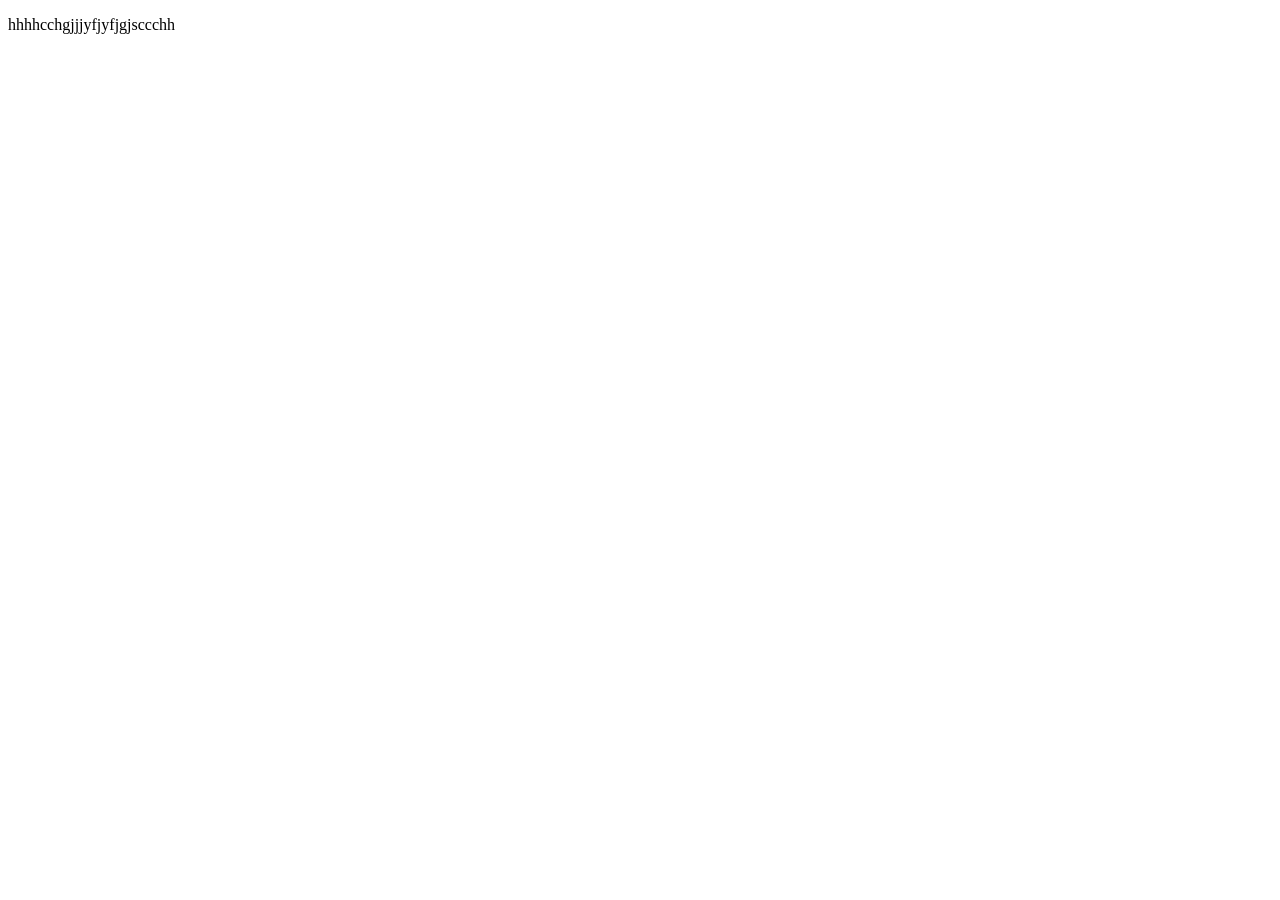
==== index.html @ 348c435a "Add files via upload" ====
<!DOCTYPE html>
<html lang="en">
<head>
    <meta charset="UTF-8">
    <meta name="viewport" content="width=device-width, initial-scale=1.0">
    <title>Document</title>
</head>
<body>
    <p>hhhhcchgjjjyfjyfjgjsccchh</p>

</body>
</html>
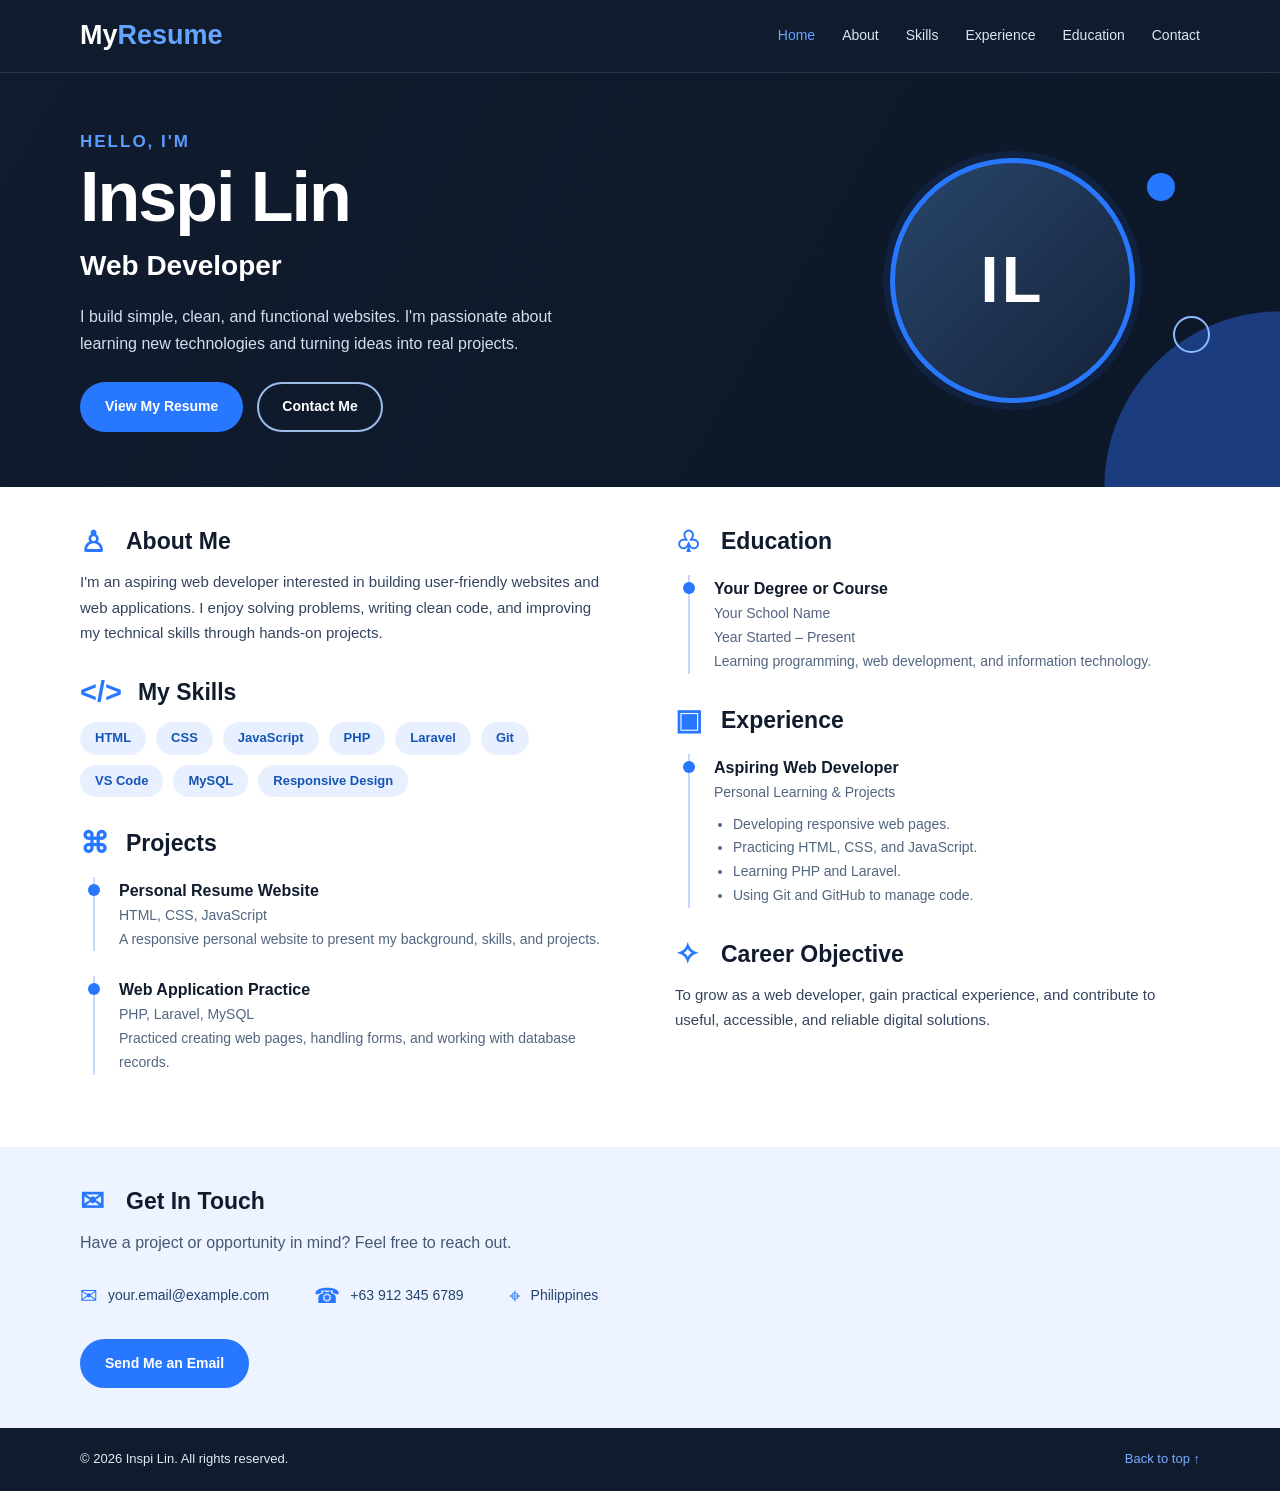
==== commit ae5c74e3: "Add files via upload" ====
--- a/index.html
+++ b/index.html
@@ -1,12 +1,132 @@
 <!DOCTYPE html>
 <html lang="en">
 <head>
-    <meta charset="UTF-8">
-    <meta name="viewport" content="width=device-width, initial-scale=1.0">
-    <title>Document</title>
+  <meta charset="UTF-8">
+  <meta name="viewport" content="width=device-width, initial-scale=1.0">
+  <meta name="description" content="Personal resume and portfolio website.">
+  <title>My Resume | Inspi Lin</title>
+  <link rel="stylesheet" href="style.css">
+  <script src="script.js" defer></script>
 </head>
 <body>
-    <p>hhhhcchgjjjyfjyfjgjsccchh</p>
+  <header class="navbar">
+    <div class="container nav-content">
+      <a class="logo" href="#home">My<span>Resume</span></a>
+      <button class="menu-toggle" id="menuToggle" aria-label="Toggle navigation" aria-expanded="false">☰</button>
+      <nav id="navMenu" aria-label="Main navigation">
+        <a class="nav-link active" href="#home">Home</a>
+        <a class="nav-link" href="#about">About</a>
+        <a class="nav-link" href="#skills">Skills</a>
+        <a class="nav-link" href="#experience">Experience</a>
+        <a class="nav-link" href="#education">Education</a>
+        <a class="nav-link" href="#contact">Contact</a>
+      </nav>
+    </div>
+  </header>
 
+  <main>
+    <section class="hero" id="home">
+      <div class="container hero-content">
+        <div class="hero-text">
+          <p class="eyebrow">HELLO, I'M</p>
+          <h1>Inspi Lin</h1>
+          <h2>Web Developer</h2>
+          <p class="hero-description">I build simple, clean, and functional websites. I'm passionate about learning new technologies and turning ideas into real projects.</p>
+          <div class="hero-buttons">
+            <a href="#about" class="btn btn-primary">View My Resume</a>
+            <a href="#contact" class="btn btn-outline">Contact Me</a>
+          </div>
+        </div>
+        <div class="profile-area" aria-label="Profile initials IL">
+          <div class="profile-circle">IL</div>
+          <span class="decor decor-one"></span>
+          <span class="decor decor-two"></span>
+        </div>
+      </div>
+    </section>
+
+    <section class="resume-section">
+      <div class="container resume-grid">
+        <div class="column">
+          <section class="resume-item" id="about">
+            <div class="section-heading"><span class="section-icon">♙</span><h2>About Me</h2></div>
+            <p>I'm an aspiring web developer interested in building user-friendly websites and web applications. I enjoy solving problems, writing clean code, and improving my technical skills through hands-on projects.</p>
+          </section>
+
+          <section class="resume-item" id="skills">
+            <div class="section-heading"><span class="section-icon">&lt;/&gt;</span><h2>My Skills</h2></div>
+            <div class="skill-list">
+              <span>HTML</span><span>CSS</span><span>JavaScript</span><span>PHP</span><span>Laravel</span><span>Git</span><span>VS Code</span><span>MySQL</span><span>Responsive Design</span>
+            </div>
+          </section>
+
+          <section class="resume-item" id="projects">
+            <div class="section-heading"><span class="section-icon">⌘</span><h2>Projects</h2></div>
+            <article class="timeline-entry">
+              <h3>Personal Resume Website</h3>
+              <p class="muted">HTML, CSS, JavaScript</p>
+              <p>A responsive personal website to present my background, skills, and projects.</p>
+            </article>
+            <article class="timeline-entry">
+              <h3>Web Application Practice</h3>
+              <p class="muted">PHP, Laravel, MySQL</p>
+              <p>Practiced creating web pages, handling forms, and working with database records.</p>
+            </article>
+          </section>
+        </div>
+
+        <div class="column">
+          <section class="resume-item" id="education">
+            <div class="section-heading"><span class="section-icon">♧</span><h2>Education</h2></div>
+            <article class="timeline-entry">
+              <h3>Your Degree or Course</h3>
+              <p class="muted">Your School Name</p>
+              <p>Year Started – Present</p>
+              <p>Learning programming, web development, and information technology.</p>
+            </article>
+          </section>
+
+          <section class="resume-item" id="experience">
+            <div class="section-heading"><span class="section-icon">▣</span><h2>Experience</h2></div>
+            <article class="timeline-entry">
+              <h3>Aspiring Web Developer</h3>
+              <p class="muted">Personal Learning &amp; Projects</p>
+              <ul>
+                <li>Developing responsive web pages.</li>
+                <li>Practicing HTML, CSS, and JavaScript.</li>
+                <li>Learning PHP and Laravel.</li>
+                <li>Using Git and GitHub to manage code.</li>
+              </ul>
+            </article>
+          </section>
+
+          <section class="resume-item">
+            <div class="section-heading"><span class="section-icon">✧</span><h2>Career Objective</h2></div>
+            <p>To grow as a web developer, gain practical experience, and contribute to useful, accessible, and reliable digital solutions.</p>
+          </section>
+        </div>
+      </div>
+    </section>
+
+    <section class="contact-section" id="contact">
+      <div class="container">
+        <div class="section-heading"><span class="section-icon">✉</span><h2>Get In Touch</h2></div>
+        <p class="contact-intro">Have a project or opportunity in mind? Feel free to reach out.</p>
+        <div class="contact-grid">
+          <a href="mailto:your.email@example.com"><span>✉</span>your.email@example.com</a>
+          <a href="tel:+639123456789"><span>☎</span>+63 912 345 6789</a>
+          <p><span>⌖</span>Philippines</p>
+        </div>
+        <a href="mailto:your.email@example.com" class="btn btn-primary">Send Me an Email</a>
+      </div>
+    </section>
+  </main>
+
+  <footer class="footer">
+    <div class="container footer-content">
+      <p>&copy; <span id="currentYear"></span> Inspi Lin. All rights reserved.</p>
+      <a href="#home">Back to top ↑</a>
+    </div>
+  </footer>
 </body>
-</html>+</html>
--- a/style.css
+++ b/style.css
@@ -0,0 +1,104 @@
+/* Base */
+:root {
+  --navy: #101b2d;
+  --navy-light: #192941;
+  --blue: #2878ff;
+  --blue-light: #e8f0ff;
+  --white: #fff;
+  --text: #17243b;
+  --muted: #64748b;
+  --background: #f8faff;
+}
+* { margin: 0; padding: 0; box-sizing: border-box; }
+html { scroll-behavior: smooth; scroll-padding-top: 88px; }
+body { font-family: Arial, Helvetica, sans-serif; background: var(--background); color: var(--text); line-height: 1.7; }
+a { color: inherit; text-decoration: none; }
+.container { width: min(1120px, 90%); margin: 0 auto; }
+
+/* Navigation */
+.navbar { position: sticky; top: 0; z-index: 100; background: var(--navy); border-bottom: 1px solid #29364a; }
+.nav-content { min-height: 72px; display: flex; align-items: center; justify-content: space-between; gap: 24px; }
+.logo { color: var(--white); font-size: 27px; font-weight: 800; white-space: nowrap; }
+.logo span { color: #65a5ff; }
+nav { display: flex; align-items: center; gap: 27px; }
+.nav-link { color: #dce5f3; font-size: 14px; transition: color .2s; }
+.nav-link:hover, .nav-link.active { color: #65a5ff; }
+.menu-toggle { display: none; color: white; background: transparent; border: 1px solid #52627a; border-radius: 6px; font-size: 23px; padding: 2px 10px; cursor: pointer; }
+
+/* Hero */
+.hero { overflow: hidden; color: var(--white); background: radial-gradient(circle at 100% 100%, #1b3d80 0, #1b3d80 13%, transparent 13.1%), linear-gradient(120deg, #101b2d, #0c1728); }
+.hero-content { min-height: 400px; display: flex; justify-content: space-between; align-items: center; gap: 60px; padding: 55px 0; }
+.hero-text { max-width: 590px; }
+.eyebrow { color: #5c9cff; font-size: 17px; font-weight: 700; letter-spacing: 2px; }
+.hero h1 { font-size: clamp(44px, 6vw, 70px); line-height: 1.15; letter-spacing: -2px; }
+.hero h2 { margin-top: 5px; font-size: 28px; font-weight: 600; }
+.hero-description { margin-top: 13px; max-width: 520px; color: #d3deef; font-size: 16px; }
+.hero-buttons { display: flex; flex-wrap: wrap; gap: 14px; margin-top: 25px; }
+.btn { display: inline-flex; justify-content: center; align-items: center; padding: 11px 23px; border: 2px solid transparent; border-radius: 30px; font-size: 14px; font-weight: 700; transition: transform .2s, background .2s; }
+.btn:hover { transform: translateY(-2px); }
+.btn-primary { color: white; background: var(--blue); }
+.btn-primary:hover { background: #1262e8; }
+.btn-outline { color: white; border-color: #9bbbe9; background: transparent; }
+.btn-outline:hover { background: #243750; }
+.profile-area { position: relative; flex-shrink: 0; margin-right: 65px; }
+.profile-circle { width: 245px; height: 245px; display: grid; place-items: center; border: 5px solid var(--blue); border-radius: 50%; color: white; background: linear-gradient(135deg, #29466b, #142239); box-shadow: 0 0 0 7px rgb(40 120 255 / 10%); font-size: 65px; font-weight: 800; letter-spacing: 3px; }
+.decor { position: absolute; display: block; border-radius: 50%; }
+.decor-one { top: 15px; right: -40px; width: 28px; height: 28px; background: var(--blue); }
+.decor-two { right: -75px; bottom: 50px; width: 37px; height: 37px; border: 2px solid #8dbbff; }
+
+/* Resume content */
+.resume-section { padding: 40px 0; background: var(--white); }
+.resume-grid { display: grid; grid-template-columns: 1fr 1fr; gap: 70px; }
+.resume-item { margin-bottom: 32px; scroll-margin-top: 95px; }
+.section-heading { display: flex; align-items: center; gap: 16px; margin-bottom: 12px; }
+.section-heading h2 { color: var(--navy); font-size: 23px; line-height: 1.3; }
+.section-icon { min-width: 30px; color: var(--blue); font-size: 29px; font-weight: 700; line-height: 1; }
+.resume-item > p { color: #34445f; font-size: 15px; }
+.skill-list { display: flex; flex-wrap: wrap; gap: 10px; margin-top: 15px; }
+.skill-list span { padding: 5px 15px; border-radius: 30px; color: #1555b5; background: var(--blue-light); font-size: 13px; font-weight: 600; transition: background .2s, transform .2s; }
+.skill-list span:hover { background: #d4e4ff; transform: translateY(-2px); }
+.timeline-entry { position: relative; margin: 18px 0 25px 13px; padding: 0 0 0 24px; border-left: 2px solid #c5d9ff; }
+.timeline-entry::before { position: absolute; top: 7px; left: -7px; width: 12px; height: 12px; border-radius: 50%; background: var(--blue); content: ""; }
+.timeline-entry h3 { color: var(--navy); font-size: 16px; }
+.timeline-entry p, .timeline-entry li { color: #536580; font-size: 14px; }
+.timeline-entry ul { padding-left: 19px; margin-top: 8px; }
+.muted { color: var(--muted); }
+
+/* Contact and footer */
+.contact-section { padding: 40px 0; background: #edf4ff; }
+.contact-intro { color: #465873; margin-bottom: 22px; }
+.contact-grid { display: flex; flex-wrap: wrap; gap: 22px 45px; margin-bottom: 25px; }
+.contact-grid a, .contact-grid p { display: flex; align-items: center; gap: 10px; color: #24436e; font-size: 14px; overflow-wrap: anywhere; }
+.contact-grid span { color: var(--blue); font-size: 21px; }
+.footer { padding: 20px 0; color: #e3eaf5; background: var(--navy); font-size: 13px; }
+.footer-content { display: flex; justify-content: space-between; align-items: center; gap: 15px; }
+.footer a { color: #77adff; }
+.footer a:hover { color: white; }
+
+/* Responsive layout */
+@media (max-width: 850px) {
+  .nav-content { flex-wrap: wrap; padding: 12px 0; }
+  .menu-toggle { display: block; }
+  nav { display: none; flex-basis: 100%; flex-direction: column; align-items: stretch; gap: 0; padding-bottom: 5px; }
+  nav.open { display: flex; }
+  .nav-link { padding: 10px 5px; }
+  .hero-content { gap: 25px; }
+  .profile-area { margin-right: 15px; }
+  .profile-circle { width: 190px; height: 190px; font-size: 50px; }
+  .resume-grid { gap: 35px; }
+}
+@media (max-width: 600px) {
+  .hero-content { flex-direction: column-reverse; align-items: flex-start; gap: 30px; padding: 35px 0 45px; }
+  .profile-area { align-self: center; margin: 0; }
+  .profile-circle { width: 155px; height: 155px; font-size: 42px; }
+  .hero h1 { font-size: 45px; }
+  .hero h2 { font-size: 23px; }
+  .hero-description { font-size: 15px; }
+  .hero-buttons { align-items: stretch; }
+  .btn { padding: 10px 17px; font-size: 13px; }
+  .resume-grid { grid-template-columns: 1fr; gap: 0; }
+  .resume-section { padding: 32px 0 10px; }
+  .section-heading h2 { font-size: 21px; }
+  .contact-grid { flex-direction: column; gap: 14px; }
+  .footer-content { flex-direction: column; text-align: center; }
+}
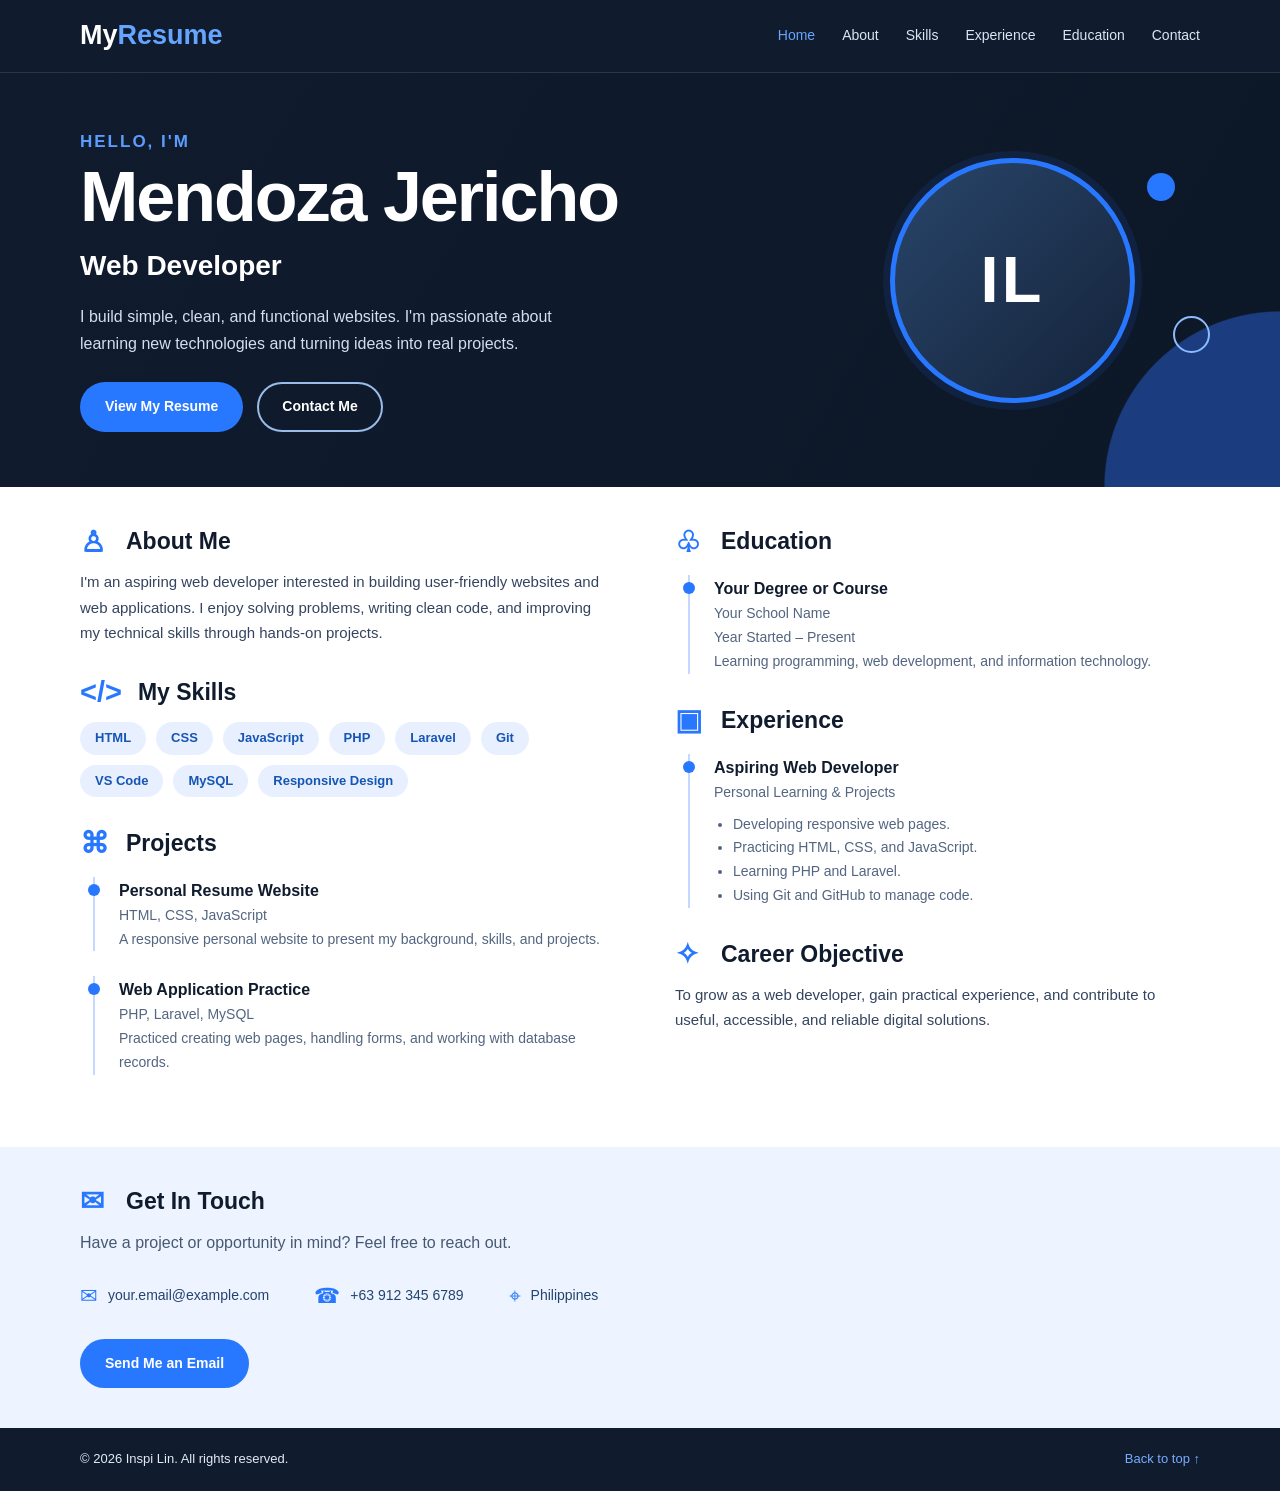
==== commit 55e3f94c: "Update index.html" ====
--- a/index.html
+++ b/index.html
@@ -4,7 +4,7 @@
   <meta charset="UTF-8">
   <meta name="viewport" content="width=device-width, initial-scale=1.0">
   <meta name="description" content="Personal resume and portfolio website.">
-  <title>My Resume | Inspi Lin</title>
+  <title>My Resume | Mendoza</title>
   <link rel="stylesheet" href="style.css">
   <script src="script.js" defer></script>
 </head>
@@ -29,7 +29,7 @@
       <div class="container hero-content">
         <div class="hero-text">
           <p class="eyebrow">HELLO, I'M</p>
-          <h1>Inspi Lin</h1>
+          <h1>Mendoza Jericho</h1>
           <h2>Web Developer</h2>
           <p class="hero-description">I build simple, clean, and functional websites. I'm passionate about learning new technologies and turning ideas into real projects.</p>
           <div class="hero-buttons">
